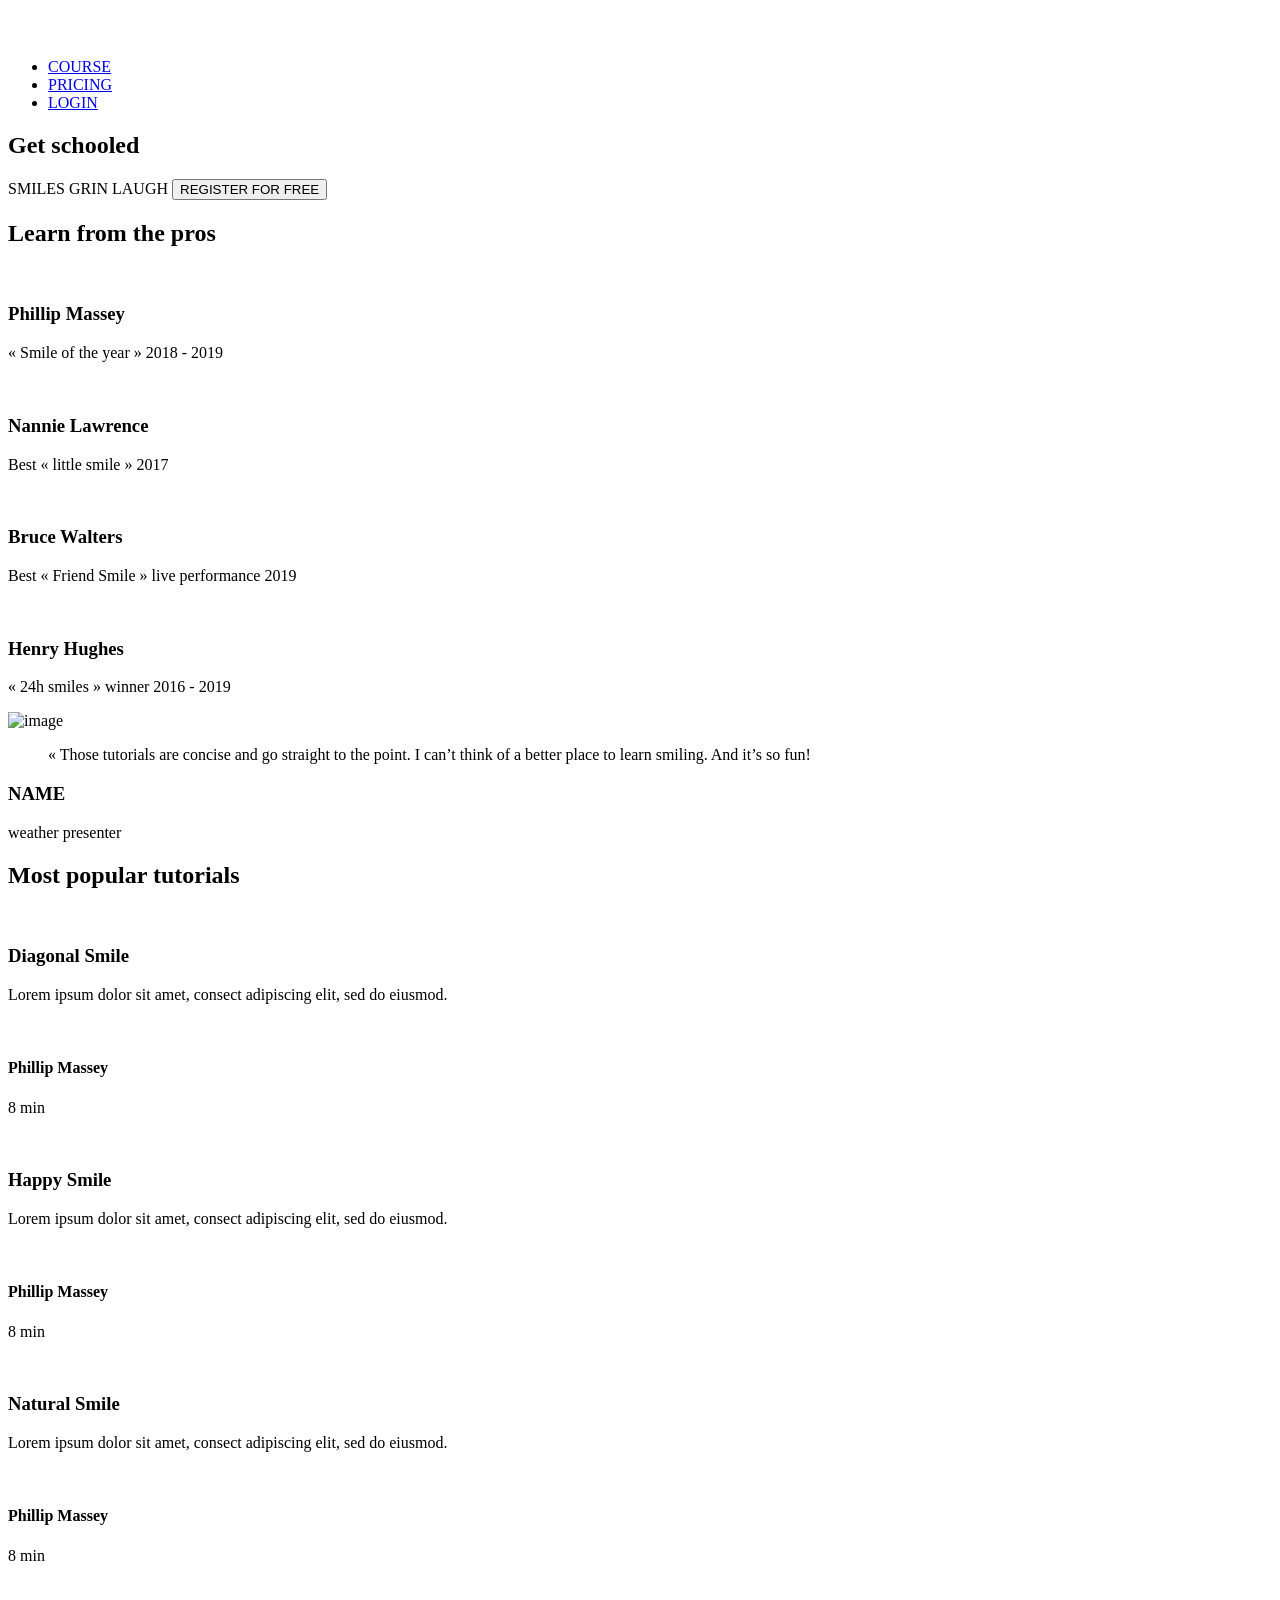
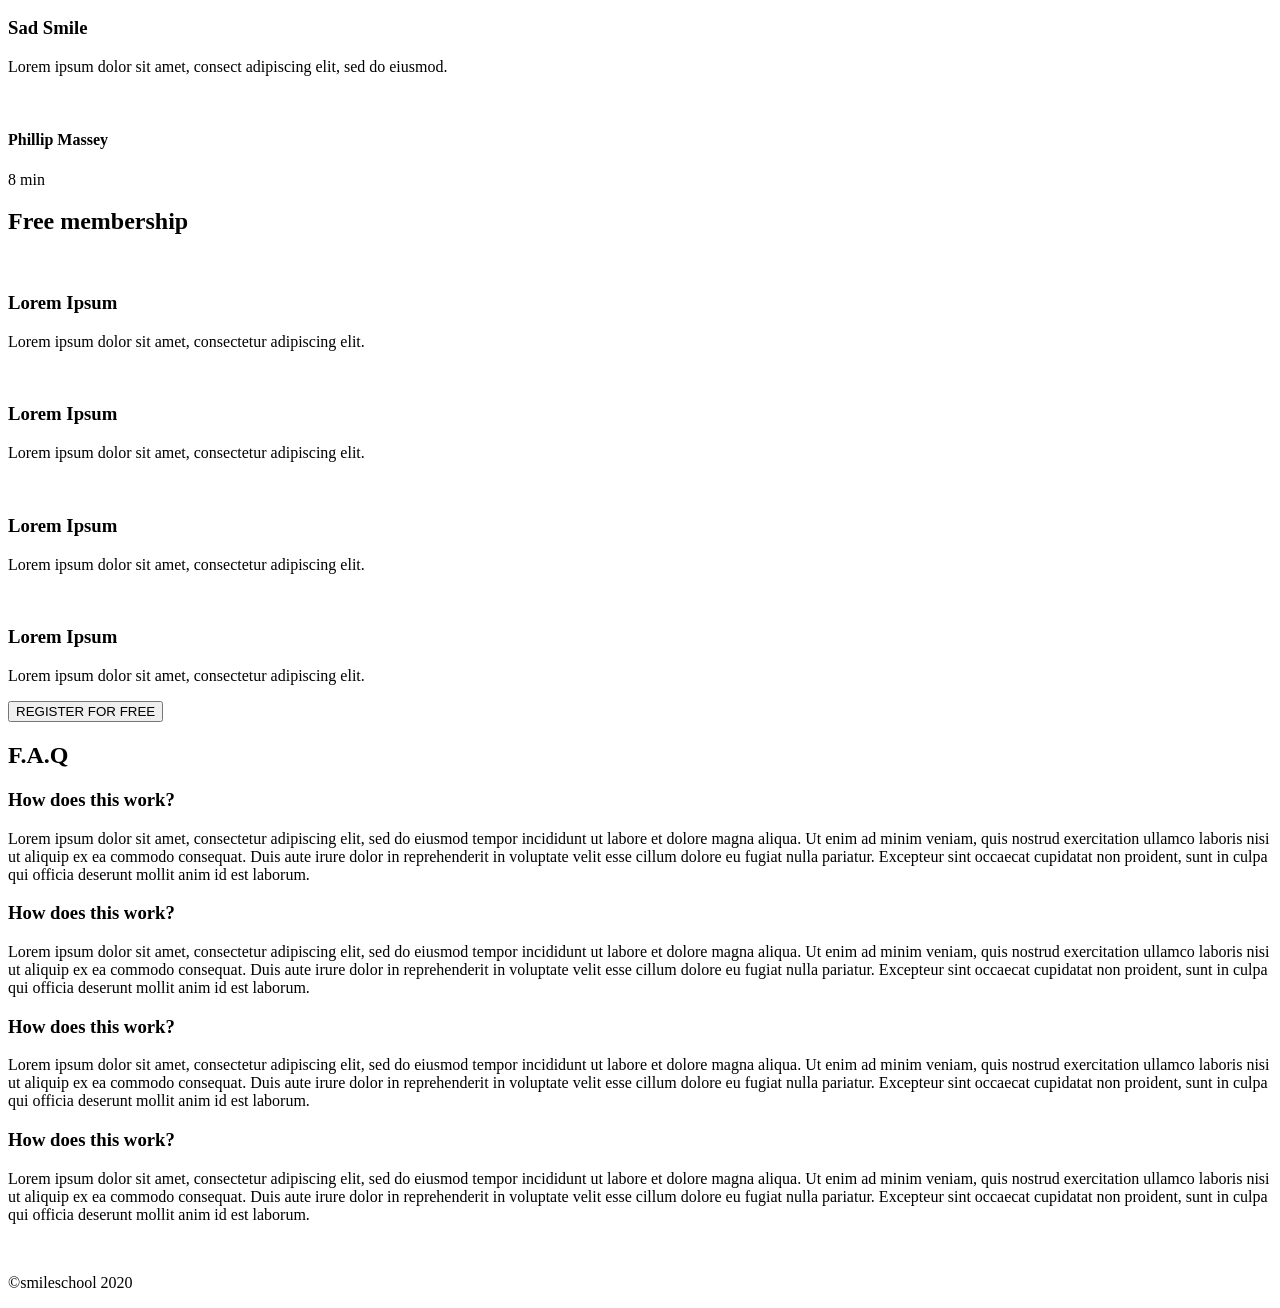
==== css_advanced/index.html @ 03adbb77 "done task 0" ====
<!DOCTYPE html>
<html lang="en">
<head>
    <meta charset="UTF-8">
    <meta name="viewport" content="width=device-width, initial-scale=1.0">
    <script src="https://kit.fontawesome.com/4a2b055604.js" crossorigin="anonymous"></script>
    <title>Document</title>
</head>
<body>
    <header>
        <nav>
            <img src="./Images/logo.png" alt="logo">
          
            <ul>
                <li><a href="#">COURSE</a></li>
                <li><a href="#">PRICING</a></li>
                <li><a href="#">LOGIN</a></li>
            </ul>
        </nav>
        
    </header>
    <main>
        <section>
            <div>
                <h1>Get schooled</h1>
                <span>SMILES</span>
                <span>GRIN</span>
                <span>LAUGH</span>
                <button>REGISTER FOR FREE</button>
            </div>
            <div>
                <h2>Learn from the pros</h2>
                <div>
                    <div>
                        <img src="./images/1.png" alt="">
                        <h3>Phillip Massey</h3>
                        <p>« Smile of the year » 2018 - 2019</p>
                    </div>
                    <div>
                        <img src="./images/3.png" alt="">
                        <h3>Nannie Lawrence</h3>
                        <p>Best « little smile » 2017</p>
                    </div>
                    <div>
                        <img src="./images/2.png" alt="">
                        <h3>Bruce Walters</h3>
                        <p>Best « Friend Smile » live performance 2019</p>
                    </div>
                    <div>
                        <img src="./images/4.png" alt="">
                        <h3>Henry Hughes</h3>
                        <p>« 24h smiles » winner 2016 - 2019</p>
                    </div>
                </div>
            </div>
        </section>
        <section>
            <div>
                <img src="./images/5.png" alt="image">
            </div>
            <div>
                <blockquote>« Those tutorials are concise and go straight to the point. I can’t think of a better place to learn smiling. And it’s so fun!</blockquote>
                <h3>NAME</h3>
                <P>weather presenter</P>
            </div>
        </section>
        <section>
            <h2>Most popular tutorials</h2>
            <div>
                <img src="./images/9.png" alt="">
                <h3>Diagonal Smile</h3>
                <p>Lorem ipsum dolor sit amet, consect adipiscing elit, sed do eiusmod.</p>
                <div>
                    <img src="./images/play.png" alt="">
                    <h4>Phillip Massey</h4>
                </div>
                <div>
                    <div><i class="fa-solid fa-star"></i></div>
                    <div><i class="fa-solid fa-star"></i></div>
                    <div><i class="fa-solid fa-star"></i></div>
                    <div><i class="fa-solid fa-star"></i></div>
                    <div><i class="fa-solid fa-star"></i></div>
                </div>
                <p>8 min</p>
            </div>
            <div>
                <img src="./images/6.png" alt="">
                <h3>Happy Smile</h3>
                <p>Lorem ipsum dolor sit amet, consect adipiscing elit, sed do eiusmod.</p>
                <div>
                    <img src="./images/play.png" alt="">
                    <h4>Phillip Massey</h4>
                </div>
                <div>
                    <div><i class="fa-solid fa-star"></i></div>
                    <div><i class="fa-solid fa-star"></i></div>
                    <div><i class="fa-solid fa-star"></i></div>
                    <div><i class="fa-solid fa-star"></i></div>
                    <div><i class="fa-solid fa-star"></i></div>
                </div>
                <p>8 min</p>
            </div>
            <div>
                <img src="./images/8.png" alt="">
                <h3>Natural Smile</h3>
                <p>Lorem ipsum dolor sit amet, consect adipiscing elit, sed do eiusmod.</p>
                <div>
                    <img src="./images/play.png" alt="">
                    <h4>Phillip Massey</h4>
                </div>
                <div>
                    <div><i class="fa-solid fa-star"></i></div>
                    <div><i class="fa-solid fa-star"></i></div>
                    <div><i class="fa-solid fa-star"></i></div>
                    <div><i class="fa-solid fa-star"></i></div>
                    <div><i class="fa-solid fa-star"></i></div>
                </div>
                <p>8 min</p>
            </div>
            <div>
                <img src="./images/7.png" alt="">
                <h3>Sad Smile</h3>
                <p>Lorem ipsum dolor sit amet, consect adipiscing elit, sed do eiusmod.</p>
                <div>
                    <img src="./images/play.png" alt="">
                    <h4>Phillip Massey</h4>
                </div>
                <div>
                    <div><i class="fa-solid fa-star"></i></div>
                    <div><i class="fa-solid fa-star"></i></div>
                    <div><i class="fa-solid fa-star"></i></div>
                    <div><i class="fa-solid fa-star"></i></div>
                    <div><i class="fa-solid fa-star"></i></div>
                </div>
                <p>8 min</p>
            </div>
        </section>
        <section>
            <h2>Free membership</h2>
            <div>
                <img src="./images/smile.png" alt="">
                <h3>Lorem Ipsum</h3>
                <p>Lorem ipsum dolor sit amet, consectetur adipiscing elit.</p>
            </div>
            <div>
                <img src="./images/smile.png" alt="">
                <h3>Lorem Ipsum</h3>
                <p>Lorem ipsum dolor sit amet, consectetur adipiscing elit.</p>
            </div>
            <div>
                <img src="./images/smile.png" alt="">
                <h3>Lorem Ipsum</h3>
                <p>Lorem ipsum dolor sit amet, consectetur adipiscing elit.</p>
            </div>
            <div>
                <img src="./images/smile.png" alt="">
                <h3>Lorem Ipsum</h3>
                <p>Lorem ipsum dolor sit amet, consectetur adipiscing elit.</p>
            </div>
            <button>REGISTER FOR FREE</button>
        </section>
        <section>
            <h2>F.A.Q</h2>
            <div>
                <div>
                    <div>
                        <h3>How does this work?</h3>
                    </div>
                    <div>
                        Lorem ipsum dolor sit amet, consectetur adipiscing elit, sed do eiusmod tempor incididunt ut labore et dolore magna aliqua. Ut enim ad minim veniam, quis nostrud exercitation ullamco laboris nisi ut aliquip ex ea commodo consequat. Duis aute irure dolor in reprehenderit in voluptate velit esse cillum dolore eu fugiat nulla pariatur. Excepteur sint occaecat cupidatat non proident, sunt in culpa qui officia deserunt mollit anim id est laborum.
                    </div>

                    <div>
                        <h3>How does this work?</h3>
                    </div>
                    <div>
                        Lorem ipsum dolor sit amet, consectetur adipiscing elit, sed do eiusmod tempor incididunt ut labore et dolore magna aliqua. Ut enim ad minim veniam, quis nostrud exercitation ullamco laboris nisi ut aliquip ex ea commodo consequat. Duis aute irure dolor in reprehenderit in voluptate velit esse cillum dolore eu fugiat nulla pariatur. Excepteur sint occaecat cupidatat non proident, sunt in culpa qui officia deserunt mollit anim id est laborum.
                    </div>
                </div>
                <div>
                    <div>
                        <h3>How does this work?</h3>
                    </div>
                    <div>
                        Lorem ipsum dolor sit amet, consectetur adipiscing elit, sed do eiusmod tempor incididunt ut labore et dolore magna aliqua. Ut enim ad minim veniam, quis nostrud exercitation ullamco laboris nisi ut aliquip ex ea commodo consequat. Duis aute irure dolor in reprehenderit in voluptate velit esse cillum dolore eu fugiat nulla pariatur. Excepteur sint occaecat cupidatat non proident, sunt in culpa qui officia deserunt mollit anim id est laborum.
                    </div>
                    <div>
                        <h3>How does this work?</h3>
                    </div>
                    <div>
                        Lorem ipsum dolor sit amet, consectetur adipiscing elit, sed do eiusmod tempor incididunt ut labore et dolore magna aliqua. Ut enim ad minim veniam, quis nostrud exercitation ullamco laboris nisi ut aliquip ex ea commodo consequat. Duis aute irure dolor in reprehenderit in voluptate velit esse cillum dolore eu fugiat nulla pariatur. Excepteur sint occaecat cupidatat non proident, sunt in culpa qui officia deserunt mollit anim id est laborum.
                    </div>
                </div>
            </div>
        </section>
    </main>
    <footer>
        <section>
            <div>
                <img src="./Images/logo.png" alt="logo">
                <div>
                    <i class="fa-brands fa-facebook"></i>
                    <i class="fa-brands fa-twitter"></i>
                    <i class="fa-brands fa-instagram"></i>
                </div>
            </div>
            <p>©smileschool 2020</p>
        </section>
    </footer>
</body>
</html>
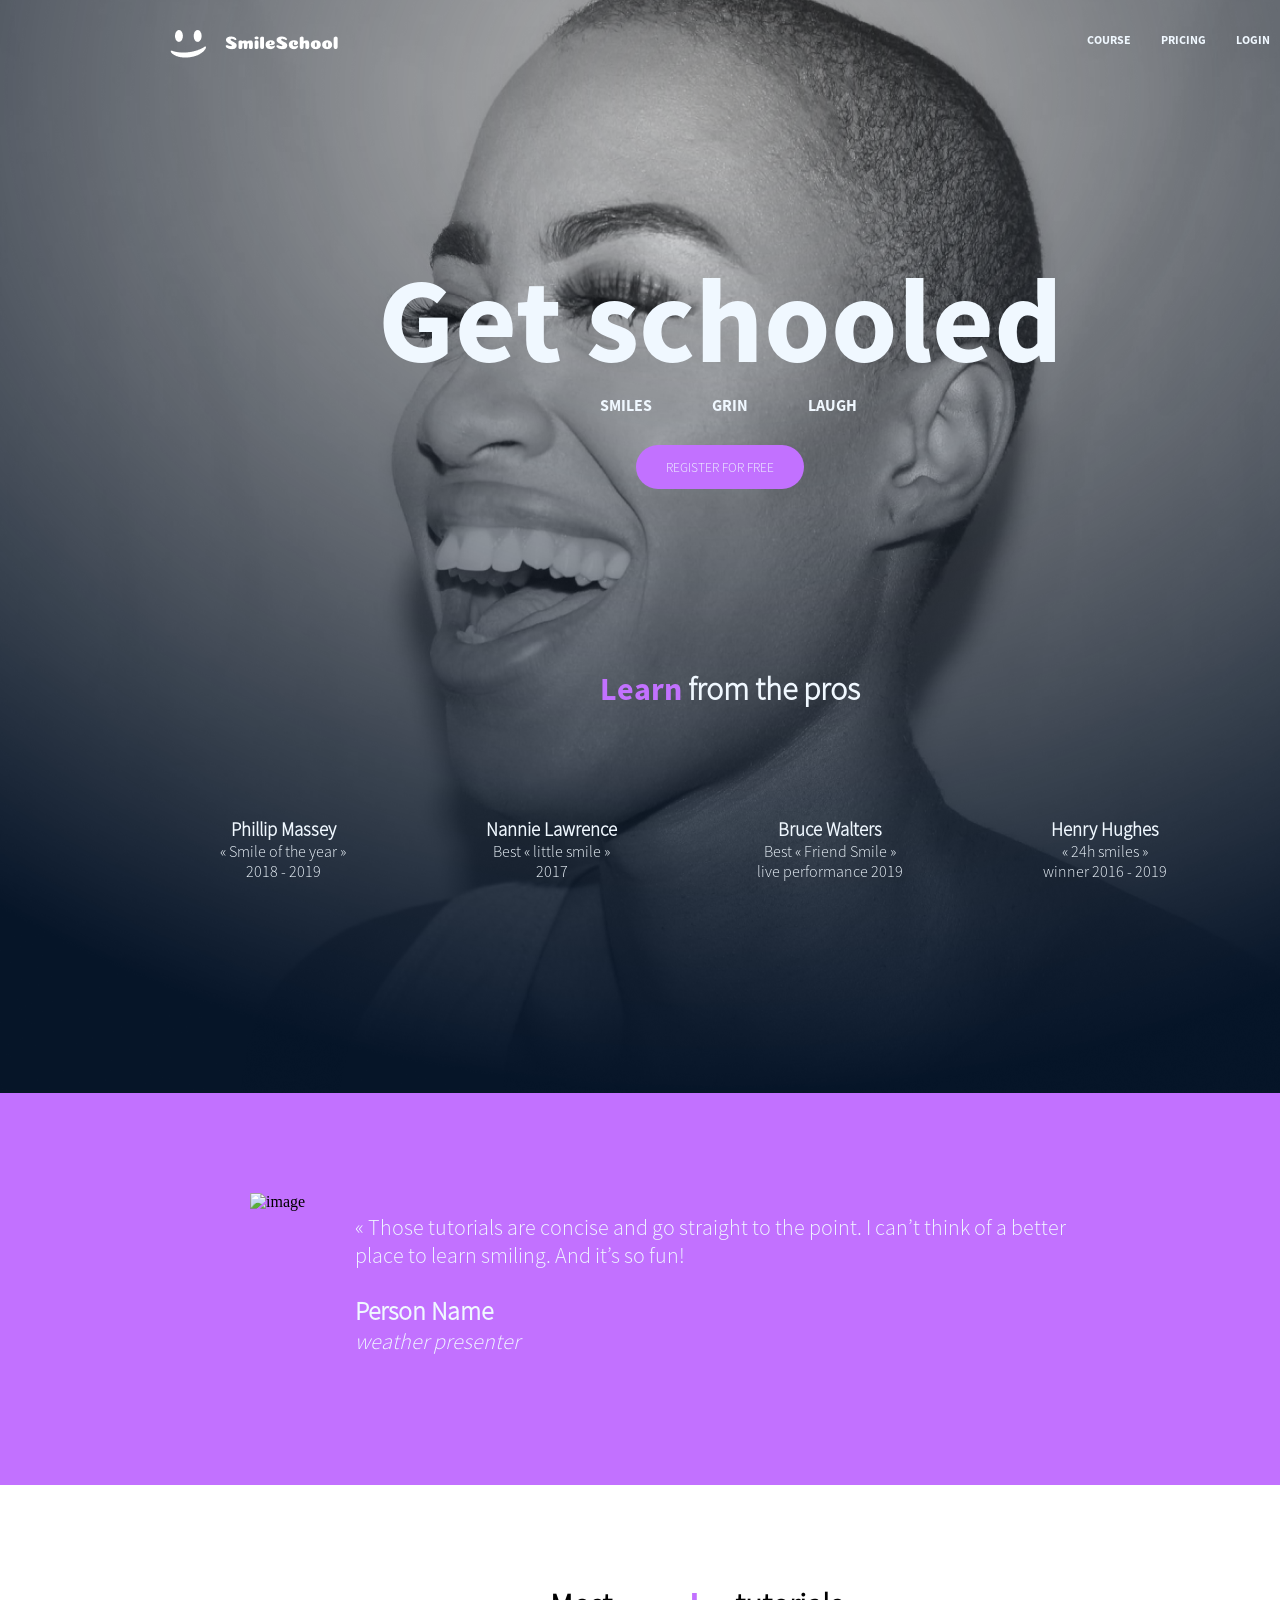
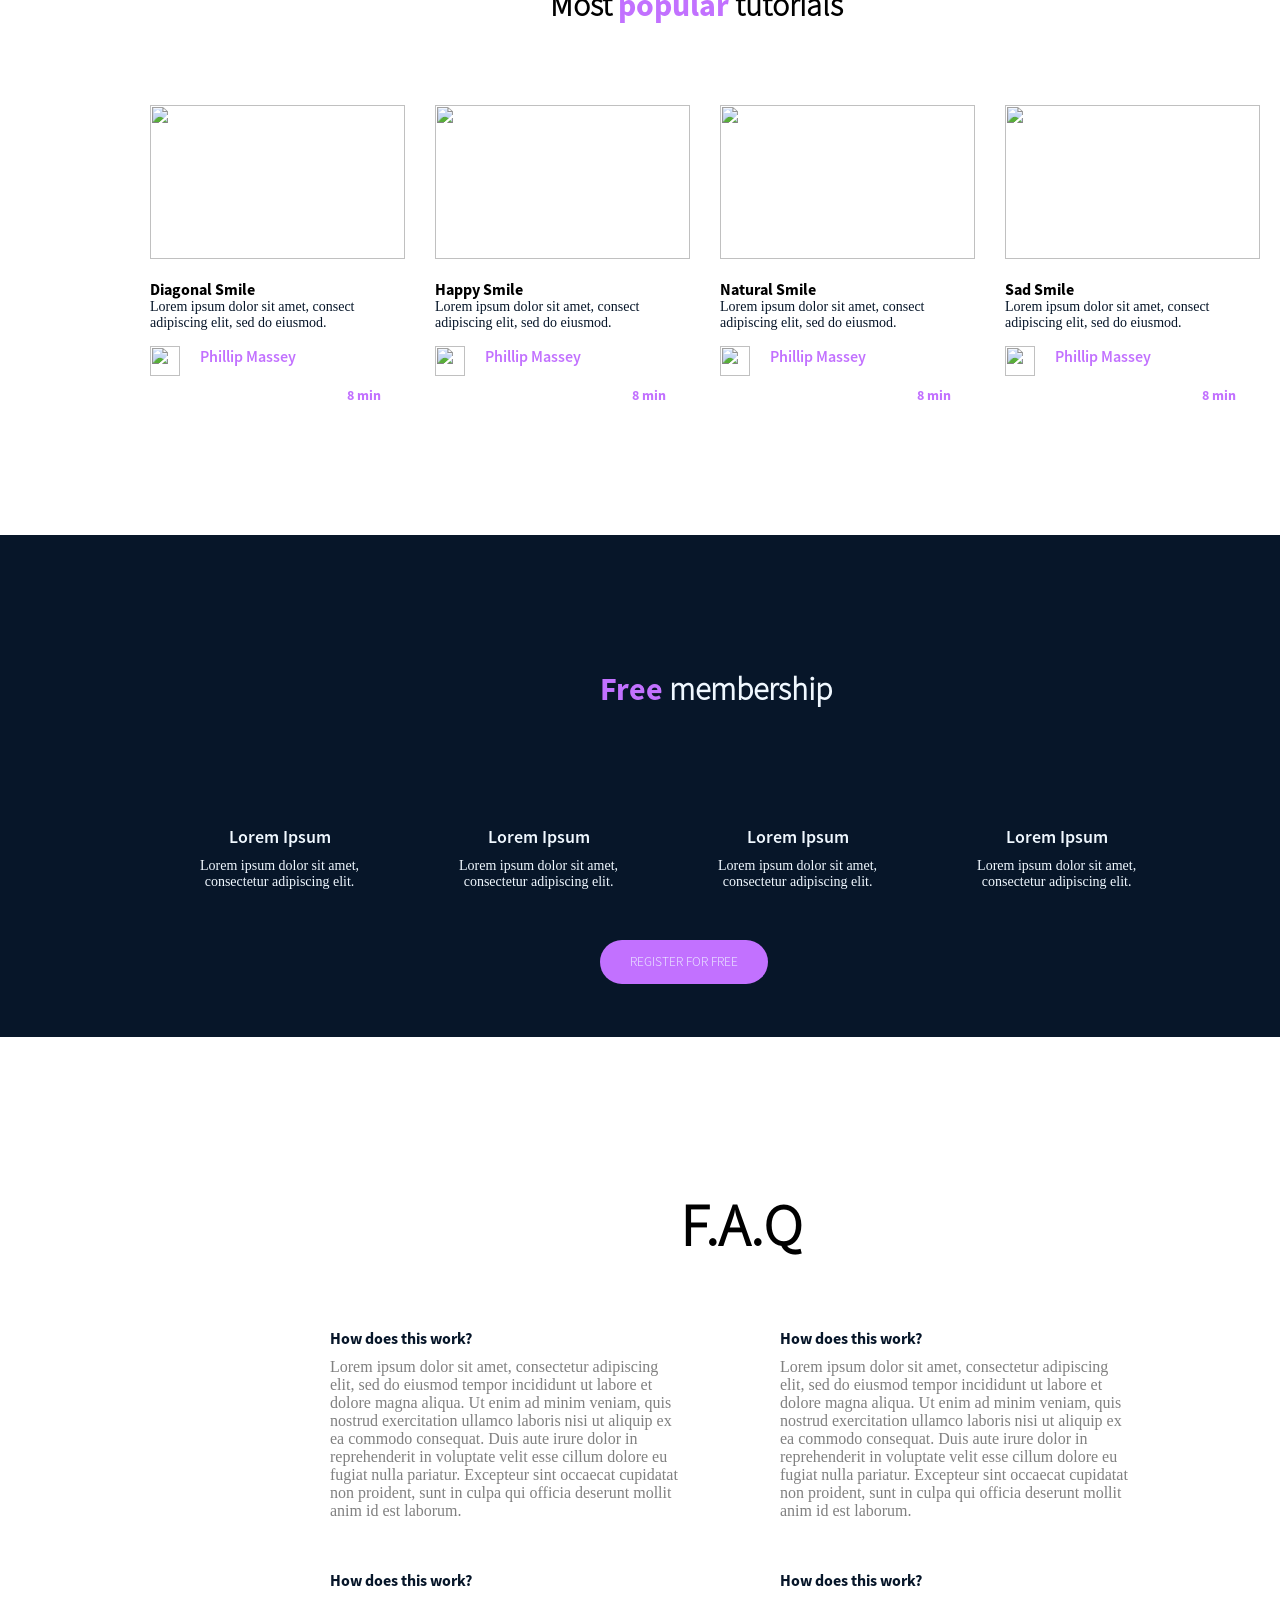
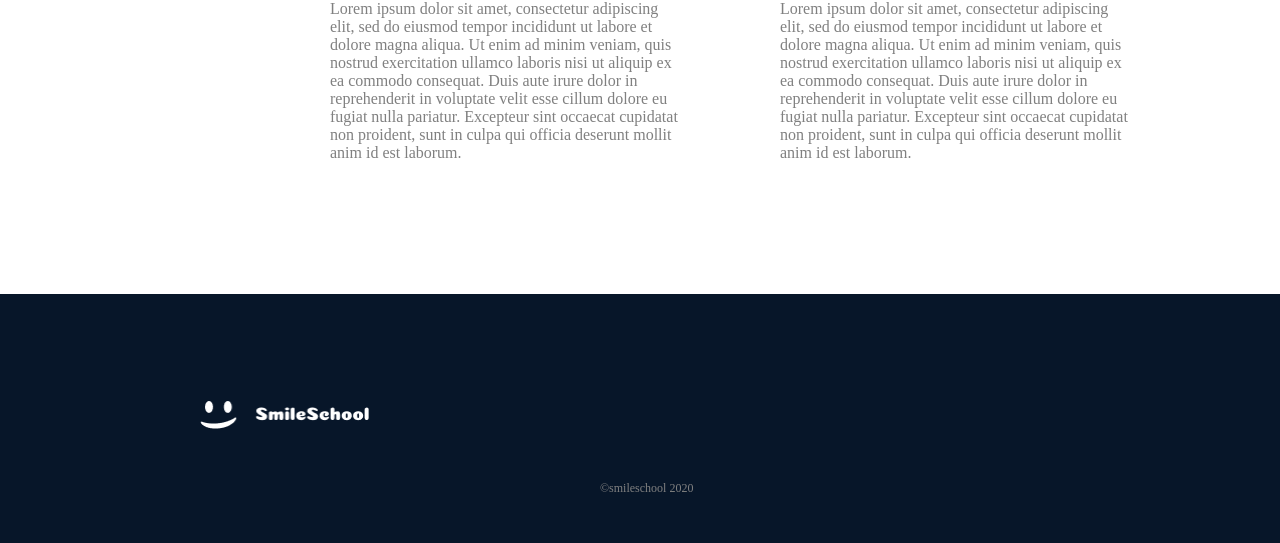
==== commit 22cfd716: "done all" ====
--- a/css_advanced/index.html
+++ b/css_advanced/index.html
@@ -4,14 +4,16 @@
     <meta charset="UTF-8">
     <meta name="viewport" content="width=device-width, initial-scale=1.0">
     <script src="https://kit.fontawesome.com/4a2b055604.js" crossorigin="anonymous"></script>
+    <link rel="stylesheet" href="styles.css">
     <title>Document</title>
 </head>
 <body>
-    <header>
+    <div id="banner">
+        <header>
         <nav>
-            <img src="./Images/logo.png" alt="logo">
+            <img class="logo-1" src="./Images/logo.png" alt="logo">
           
-            <ul>
+            <ul class="navs">
                 <li><a href="#">COURSE</a></li>
                 <li><a href="#">PRICING</a></li>
                 <li><a href="#">LOGIN</a></li>
@@ -21,174 +23,197 @@
     </header>
     <main>
         <section>
-            <div>
-                <h1>Get schooled</h1>
+            <div class="first">
+                <h1 class="get">Get schooled</h1>
+               <div class="sp1">
                 <span>SMILES</span>
                 <span>GRIN</span>
                 <span>LAUGH</span>
-                <button>REGISTER FOR FREE</button>
+               </div >
+                <button class="b1">REGISTER FOR FREE</button>
             </div>
             <div>
-                <h2>Learn from the pros</h2>
-                <div>
+                <h2 class="hh1"><b style="color: #c271ff; font-family: 'SourceSansPro-bold';">Learn</b> from the pros</h2>
+                <div class="second">
                     <div>
                         <img src="./images/1.png" alt="">
                         <h3>Phillip Massey</h3>
-                        <p>« Smile of the year » 2018 - 2019</p>
+                        <p>« Smile of the year » <br>2018 - 2019</p>
                     </div>
                     <div>
                         <img src="./images/3.png" alt="">
                         <h3>Nannie Lawrence</h3>
-                        <p>Best « little smile » 2017</p>
+                        <p>Best « little smile » <br>2017</p>
                     </div>
                     <div>
                         <img src="./images/2.png" alt="">
                         <h3>Bruce Walters</h3>
-                        <p>Best « Friend Smile » live performance 2019</p>
+                        <p>Best « Friend Smile » <br>live performance 2019</p>
                     </div>
                     <div>
                         <img src="./images/4.png" alt="">
                         <h3>Henry Hughes</h3>
-                        <p>« 24h smiles » winner 2016 - 2019</p>
-                    </div>
-                </div>
-            </div>
-        </section>
-        <section>
+                        <p>« 24h smiles » <br>winner 2016 - 2019</p>
+                    </div>
+                </div>
+            </div>
+        </section>
+    </div>
+        <section class="sec-2">
             <div>
-                <img src="./images/5.png" alt="image">
-            </div>
-            <div>
-                <blockquote>« Those tutorials are concise and go straight to the point. I can’t think of a better place to learn smiling. And it’s so fun!</blockquote>
-                <h3>NAME</h3>
-                <P>weather presenter</P>
-            </div>
-        </section>
-        <section>
-            <h2>Most popular tutorials</h2>
-            <div>
-                <img src="./images/9.png" alt="">
-                <h3>Diagonal Smile</h3>
-                <p>Lorem ipsum dolor sit amet, consect adipiscing elit, sed do eiusmod.</p>
-                <div>
-                    <img src="./images/play.png" alt="">
-                    <h4>Phillip Massey</h4>
-                </div>
-                <div>
-                    <div><i class="fa-solid fa-star"></i></div>
-                    <div><i class="fa-solid fa-star"></i></div>
-                    <div><i class="fa-solid fa-star"></i></div>
-                    <div><i class="fa-solid fa-star"></i></div>
-                    <div><i class="fa-solid fa-star"></i></div>
-                </div>
-                <p>8 min</p>
-            </div>
-            <div>
-                <img src="./images/6.png" alt="">
-                <h3>Happy Smile</h3>
-                <p>Lorem ipsum dolor sit amet, consect adipiscing elit, sed do eiusmod.</p>
-                <div>
-                    <img src="./images/play.png" alt="">
-                    <h4>Phillip Massey</h4>
-                </div>
-                <div>
-                    <div><i class="fa-solid fa-star"></i></div>
-                    <div><i class="fa-solid fa-star"></i></div>
-                    <div><i class="fa-solid fa-star"></i></div>
-                    <div><i class="fa-solid fa-star"></i></div>
-                    <div><i class="fa-solid fa-star"></i></div>
-                </div>
-                <p>8 min</p>
-            </div>
-            <div>
-                <img src="./images/8.png" alt="">
-                <h3>Natural Smile</h3>
-                <p>Lorem ipsum dolor sit amet, consect adipiscing elit, sed do eiusmod.</p>
-                <div>
-                    <img src="./images/play.png" alt="">
-                    <h4>Phillip Massey</h4>
-                </div>
-                <div>
-                    <div><i class="fa-solid fa-star"></i></div>
-                    <div><i class="fa-solid fa-star"></i></div>
-                    <div><i class="fa-solid fa-star"></i></div>
-                    <div><i class="fa-solid fa-star"></i></div>
-                    <div><i class="fa-solid fa-star"></i></div>
-                </div>
-                <p>8 min</p>
-            </div>
-            <div>
-                <img src="./images/7.png" alt="">
-                <h3>Sad Smile</h3>
-                <p>Lorem ipsum dolor sit amet, consect adipiscing elit, sed do eiusmod.</p>
-                <div>
-                    <img src="./images/play.png" alt="">
-                    <h4>Phillip Massey</h4>
-                </div>
-                <div>
-                    <div><i class="fa-solid fa-star"></i></div>
-                    <div><i class="fa-solid fa-star"></i></div>
-                    <div><i class="fa-solid fa-star"></i></div>
-                    <div><i class="fa-solid fa-star"></i></div>
-                    <div><i class="fa-solid fa-star"></i></div>
-                </div>
-                <p>8 min</p>
-            </div>
-        </section>
-        <section>
-            <h2>Free membership</h2>
-            <div>
-                <img src="./images/smile.png" alt="">
-                <h3>Lorem Ipsum</h3>
-                <p>Lorem ipsum dolor sit amet, consectetur adipiscing elit.</p>
-            </div>
-            <div>
-                <img src="./images/smile.png" alt="">
-                <h3>Lorem Ipsum</h3>
-                <p>Lorem ipsum dolor sit amet, consectetur adipiscing elit.</p>
-            </div>
-            <div>
-                <img src="./images/smile.png" alt="">
-                <h3>Lorem Ipsum</h3>
-                <p>Lorem ipsum dolor sit amet, consectetur adipiscing elit.</p>
-            </div>
-            <div>
-                <img src="./images/smile.png" alt="">
-                <h3>Lorem Ipsum</h3>
-                <p>Lorem ipsum dolor sit amet, consectetur adipiscing elit.</p>
-            </div>
-            <button>REGISTER FOR FREE</button>
-        </section>
-        <section>
-            <h2>F.A.Q</h2>
-            <div>
-                <div>
-                    <div>
-                        <h3>How does this work?</h3>
-                    </div>
-                    <div>
-                        Lorem ipsum dolor sit amet, consectetur adipiscing elit, sed do eiusmod tempor incididunt ut labore et dolore magna aliqua. Ut enim ad minim veniam, quis nostrud exercitation ullamco laboris nisi ut aliquip ex ea commodo consequat. Duis aute irure dolor in reprehenderit in voluptate velit esse cillum dolore eu fugiat nulla pariatur. Excepteur sint occaecat cupidatat non proident, sunt in culpa qui officia deserunt mollit anim id est laborum.
+                <img class="trt1" src="./images/5.png" alt="image">
+            </div>
+            <div class="trt2">
+                <blockquote>« Those tutorials are concise and go straight to the point. I can’t think of a better<br>place to learn smiling. And it’s so fun!</blockquote>
+                <h3><b>Person Name</b></h3>
+                <P><i>weather presenter</i></P>
+            </div>
+        </section>
+        <section class="sec-3">
+            <h2 class="hh2">Most <b style="color: #c271ff; font-family: 'SourceSansPro-bold';">popular</b> tutorials</h2>
+            <div class="sec-3a">
+            <div class="sec-3b">
+                <img src="./images/9.png" alt="" class="sec-3c">
+                <h3  class="smile">Diagonal Smile</h3>
+                <p class="p3">Lorem ipsum dolor sit amet, consect adipiscing elit, sed do eiusmod.</p>
+                <div class="fl1">
+                    <img src="./images/1.png" alt="" class="sec-3d">
+                    <h4>Phillip Massey</h4>
+                </div>
+               <div class="fl2">
+                <div class="sec-3e">
+                    <div><i class="fa-solid fa-star"></i></div>
+                    <div><i class="fa-solid fa-star"></i></div>
+                    <div><i class="fa-solid fa-star"></i></div>
+                    <div><i class="fa-solid fa-star"></i></div>
+                    <div><i class="fa-solid fa-star"></i></div>
+                </div>
+                <p style="margin-top: 10px;">8 min</p>
+                </div>
+            </div>
+            <div  class="sec-3b">
+                <img src="./images/6.png" alt="" class="sec-3c">
+                <h3 class="smile">Happy Smile</h3>
+                <p class="p3">Lorem ipsum dolor sit amet, consect adipiscing elit, sed do eiusmod.</p>
+                <div class="fl1">
+                    <img src="./images/1.png" alt="" class="sec-3d">
+                    <h4>Phillip Massey</h4>
+                </div>
+                <div class="fl2">
+                <div class="sec-3e">
+                    <div><i class="fa-solid fa-star"></i></div>
+                    <div><i class="fa-solid fa-star"></i></div>
+                    <div><i class="fa-solid fa-star"></i></div>
+                    <div><i class="fa-solid fa-star"></i></div>
+                    <div><i class="fa-solid fa-star"></i></div>
+                </div>
+                <p style="margin-top: 10px;">8 min</p>
+                </div>
+            </div>
+            <div  class="sec-3b">
+                <img src="./images/8.png" alt="" class="sec-3c">
+                <h3 class="smile">Natural Smile</h3>
+                <p class="p3">Lorem ipsum dolor sit amet, consect adipiscing elit, sed do eiusmod.</p>
+                <div class="fl1">
+                    <img src="./images/1.png" alt="" class="sec-3d">
+                    <h4>Phillip Massey</h4>
+                </div>
+                <div  class="fl2">
+                <div class="sec-3e">
+                    <div><i class="fa-solid fa-star"></i></div>
+                    <div><i class="fa-solid fa-star"></i></div>
+                    <div><i class="fa-solid fa-star"></i></div>
+                    <div><i class="fa-solid fa-star"></i></div>
+                    <div><i class="fa-solid fa-star"></i></div>
+                </div>
+                <p style="margin-top: 10px;">8 min</p>
+                </div>
+            </div>
+            <div  class="sec-3b">
+                <img src="./images/7.png" alt="" class="sec-3c">
+                <h3 class="smile">Sad Smile</h3>
+                <p class="p3">Lorem ipsum dolor sit amet, consect adipiscing elit, sed do eiusmod.</p>
+                <div  class="fl1">
+                    <img src="./images/1.png" alt="" class="sec-3d">
+                    <h4>Phillip Massey</h4>
+                </div>
+                <div class="fl2">
+                <div class="sec-3e">
+                    <div><i class="fa-solid fa-star"></i></div>
+                    <div><i class="fa-solid fa-star"></i></div>
+                    <div><i class="fa-solid fa-star"></i></div>
+                    <div><i class="fa-solid fa-star"></i></div>
+                    <div><i class="fa-solid fa-star"></i></div>
+                </div>
+                <p style="margin-top: 10px;">8 min</p>
+                </div>
+            </div>
+            </div>
+        </section>
+        <section class="sec-4">
+            <h2 class="hh3"><b style="color: #c271ff; font-family: 'SourceSansPro-bold';">Free</b> membership</h2>
+            <div  class="sec-4a">
+            <div class="fl3">
+                <img src="./images/smile.png" alt="">
+                <h3 class="loip">Lorem Ipsum</h3>
+                <p>Lorem ipsum dolor sit amet,<br> consectetur adipiscing elit.</p>
+            </div>
+            <div  class="fl3">
+                <img src="./images/smile.png" alt="">
+                <h3  class="loip">Lorem Ipsum</h3>
+                <p>Lorem ipsum dolor sit amet,<br> consectetur adipiscing elit.</p>
+            </div>
+            <div class="fl3">
+                <img src="./images/smile.png" alt="">
+                <h3 class="loip">Lorem Ipsum</h3>
+                <p>Lorem ipsum dolor sit amet,<br> consectetur adipiscing elit.</p>
+            </div>
+            <div class="fl3">
+                <img src="./images/smile.png" alt="">
+                <h3 class="loip">Lorem Ipsum</h3>
+                <p>Lorem ipsum dolor sit amet,<br> consectetur adipiscing elit.</p>
+            </div>
+            </div>
+            <button class="b2">REGISTER FOR FREE</button>
+        </section>
+        <section class="sec-5">
+            <h2 class="hh4">F.A.Q</h2>
+            
+                <div class="sec-5a">
+                    <div  class="fl4">
+                    <div>
+                        <h3 class="hh5">How does this work?</h3>
+                    </div>
+                    <div>
+                        Lorem ipsum dolor sit amet, consectetur adipiscing elit, sed do eiusmod tempor incididunt ut labore et dolore magna aliqua. Ut enim ad minim veniam, quis nostrud exercitation ullamco laboris nisi ut aliquip ex ea commodo consequat. Duis aute irure dolor in reprehenderit in voluptate velit esse cillum dolore eu fugiat nulla pariatur. Excepteur sint occaecat cupidatat non proident, sunt in culpa qui officia deserunt mollit anim id est laborum.
+                    </div>
                     </div>
 
-                    <div>
-                        <h3>How does this work?</h3>
-                    </div>
-                    <div>
-                        Lorem ipsum dolor sit amet, consectetur adipiscing elit, sed do eiusmod tempor incididunt ut labore et dolore magna aliqua. Ut enim ad minim veniam, quis nostrud exercitation ullamco laboris nisi ut aliquip ex ea commodo consequat. Duis aute irure dolor in reprehenderit in voluptate velit esse cillum dolore eu fugiat nulla pariatur. Excepteur sint occaecat cupidatat non proident, sunt in culpa qui officia deserunt mollit anim id est laborum.
-                    </div>
-                </div>
-                <div>
-                    <div>
-                        <h3>How does this work?</h3>
-                    </div>
-                    <div>
-                        Lorem ipsum dolor sit amet, consectetur adipiscing elit, sed do eiusmod tempor incididunt ut labore et dolore magna aliqua. Ut enim ad minim veniam, quis nostrud exercitation ullamco laboris nisi ut aliquip ex ea commodo consequat. Duis aute irure dolor in reprehenderit in voluptate velit esse cillum dolore eu fugiat nulla pariatur. Excepteur sint occaecat cupidatat non proident, sunt in culpa qui officia deserunt mollit anim id est laborum.
-                    </div>
-                    <div>
-                        <h3>How does this work?</h3>
-                    </div>
-                    <div>
-                        Lorem ipsum dolor sit amet, consectetur adipiscing elit, sed do eiusmod tempor incididunt ut labore et dolore magna aliqua. Ut enim ad minim veniam, quis nostrud exercitation ullamco laboris nisi ut aliquip ex ea commodo consequat. Duis aute irure dolor in reprehenderit in voluptate velit esse cillum dolore eu fugiat nulla pariatur. Excepteur sint occaecat cupidatat non proident, sunt in culpa qui officia deserunt mollit anim id est laborum.
+                    <div class="fl4">
+                    <div>
+                        <h3  class="hh5">How does this work?</h3>
+                    </div>
+                    <div>
+                        Lorem ipsum dolor sit amet, consectetur adipiscing elit, sed do eiusmod tempor incididunt ut labore et dolore magna aliqua. Ut enim ad minim veniam, quis nostrud exercitation ullamco laboris nisi ut aliquip ex ea commodo consequat. Duis aute irure dolor in reprehenderit in voluptate velit esse cillum dolore eu fugiat nulla pariatur. Excepteur sint occaecat cupidatat non proident, sunt in culpa qui officia deserunt mollit anim id est laborum.
+                    </div>
+                    </div>
+                </div>  
+                <div class="sec-5b">
+                    <div class="fl4">
+                    <div>
+                        <h3 class="hh5">How does this work?</h3>
+                    </div>
+                    <div>
+                        Lorem ipsum dolor sit amet, consectetur adipiscing elit, sed do eiusmod tempor incididunt ut labore et dolore magna aliqua. Ut enim ad minim veniam, quis nostrud exercitation ullamco laboris nisi ut aliquip ex ea commodo consequat. Duis aute irure dolor in reprehenderit in voluptate velit esse cillum dolore eu fugiat nulla pariatur. Excepteur sint occaecat cupidatat non proident, sunt in culpa qui officia deserunt mollit anim id est laborum.
+                    </div>
+                    </div>
+                    <div class="fl4">
+                    <div>
+                        <h3 class="hh5">How does this work?</h3>
+                    </div>
+                    <div>
+                        Lorem ipsum dolor sit amet, consectetur adipiscing elit, sed do eiusmod tempor incididunt ut labore et dolore magna aliqua. Ut enim ad minim veniam, quis nostrud exercitation ullamco laboris nisi ut aliquip ex ea commodo consequat. Duis aute irure dolor in reprehenderit in voluptate velit esse cillum dolore eu fugiat nulla pariatur. Excepteur sint occaecat cupidatat non proident, sunt in culpa qui officia deserunt mollit anim id est laborum.
+                    </div>
                     </div>
                 </div>
             </div>
@@ -196,15 +221,15 @@
     </main>
     <footer>
         <section>
-            <div>
-                <img src="./Images/logo.png" alt="logo">
-                <div>
-                    <i class="fa-brands fa-facebook"></i>
-                    <i class="fa-brands fa-twitter"></i>
-                    <i class="fa-brands fa-instagram"></i>
-                </div>
-            </div>
-            <p>©smileschool 2020</p>
+            <div class="sec-6">
+                <img src="./Images/logo.png" alt="logo" style="width: 169px; height: 30px;">
+                <div class="fl5">
+                    <i class="fa-brands fa-facebook" style="width: 30px; height: 30px;"></i>
+                    <i class="fa-brands fa-twitter" style="width: 30px; height: 30px; margin-left: 10px;"></i>
+                    <i class="fa-brands fa-instagram" style="width: 30px; height: 30px; margin-left: 10px;"></i>
+                </div>
+            </div>
+            <p class="flf">©smileschool 2020</p>
         </section>
     </footer>
 </body>
--- a/css_advanced/styles.css
+++ b/css_advanced/styles.css
@@ -0,0 +1,328 @@
+@font-face {
+    font-family: 'SourceSansPro-bold';
+    src: url(./fonts/SourceSansPro-Bold.otf) format(opentype);
+}
+@font-face {
+    font-family: 'sourcesanspro-light-it';
+    src: url(./fonts/SourceSansPro-LightIt.otf);
+}
+@font-face {
+    font-family: 'sourcesanspro-extra-light';
+    src: url(./fonts/SourceSansPro-ExtraLight.otf) format(opentype);
+}
+@font-face {
+    font-family: 'sourcesanspro-extralight-it';
+    src: url(./fonts/SourceSansPro-ExtraLightIt.otf) format(opentype);
+}
+@font-face {
+    font-family: 'sourcesanspro-light';
+    src: url(./fonts/SourceSansPro-Light.otf) format(opentype);
+}
+@font-face {
+    font-family: 'sourcesanspro-regular';
+    src: url('/fonts/SourceSansPro-Regular.otf');
+}
+@font-face {
+    font-family: 'sourcesanspro-black';
+    src: url(./fonts/SourceSansPro-Black.otf) format(opentype);
+}
+@font-face {
+    font-family: 'sourcesanpro-black-it';
+    src: url(./fonts/SourceSansPro-BlackIt.otf) format(opentype);
+}
+@font-face {
+    font-family: 'sourcesanspro-bold-it';
+    src: url(./fonts/SourceSansPro-BoldIt.otf) format(opentype);
+}
+@font-face {
+    font-family: 'sourcesanspro-it';
+    src: url(./fonts/SourceSansPro-It.otf)  format(opentype);
+}
+@font-face {
+    font-family: 'sourcesanspro-semibold';
+    src: url(./fonts/SourceSansPro-Semibold.otf) format(opentype);
+}
+@font-face {
+    font-family: 'sourcesanspro-semibold-it';
+    src: url(./fonts/SourceSansPro-SemiboldIt.otf)  format(opentype);
+}
+@font-face {
+    font-family: 'spincycle-3d';
+    src: url(./fonts/spincycle_3d_ot.otf) format(opentype);
+}
+@font-face {
+    font-family: 'spincycle-ot';
+    src: url(./fonts/spincycle_ot.otf) format(opentype);
+}
+html{
+    width: 1440px;
+    height: 3718px;
+}
+body, blockquote, p, h4{
+    margin: 0;
+	padding: 0;
+	border: 0;
+	font-size: 100%;
+	font: inherit;
+	vertical-align: baseline;
+}
+#banner{
+    background-image: url(./Images/Object.png);
+    background-position: inherit;
+    height: 1093px;
+    width: 1440px;
+}
+header{
+}
+
+.logo-1{
+   margin-top: 30px;  
+   margin-left: 170px;  
+}
+.navs{
+    float:right;
+    display: flex;
+    gap: 30px;
+    list-style: none;
+    margin-right: 170px;
+    margin-top: 30px;
+} 
+.navs a{
+    color: aliceblue;
+    text-decoration: none;
+    font-family: 'SourceSansPro-bold', sans-serif;
+    font-size: 12px;
+}  
+.first{
+    font-family: 'SourceSansPro-bold';
+    text-align: center;
+    color: aliceblue;
+    margin-top: 180px;
+
+}
+.get{
+    font-size: 120px;
+    margin-bottom: 0px;
+
+
+}
+.sp1{
+    display: flex;
+    gap: 60px;
+    margin-left: 600px;
+    margin-bottom: 30px;
+}
+.b1{
+    background-color: #C271FF;
+    width: 168px;
+    height: 44px;
+    border-radius: 22px;
+    border:0;
+    font-family: 'sourcesanspro-light',  sans-serif;
+    color: aliceblue;
+}
+.hh1{
+    color: aliceblue;
+    font-family: 'sourcesanspro-light', sans-serif;
+    margin-left: 600px;
+    margin-top: 180px;
+    font-size: 32px;
+}
+.second{
+    display: flex;
+    gap: 140px;
+    align-items: center;
+    margin-left: 220px;
+    margin-top: 70px;
+    text-align: center;
+    color: aliceblue;
+    font-family: 'sourcesanspro-light', sans-serif;
+
+}
+.sec-2{
+    width: 1440px;
+    height: 392px;
+    background-color: #C271FF;
+    display: flex;
+    text-align: justify;
+    gap: 50px;
+}
+.trt1{
+    margin-left: 250px;
+    margin-top: 100px;
+}
+.trt2{
+    margin-top: 120px;
+    color: aliceblue;
+    font-family: 'sourcesanspro-light';
+    font-size: 22px;
+}
+h3{
+    margin-bottom: 0px;
+}
+.sec-3{
+    width: 1440px;
+    height: 550px;
+}
+.hh2{
+    font-family: 'sourcesanspro-light';
+    color: black;
+    margin-left: 550px;
+    margin-top: 100px;
+    font-size: 32px;
+
+}
+.sec-3a{
+    display: flex;
+    gap: 30px;
+    margin-left: 150px;
+    margin-top: 80px;
+}
+.sec-3b{
+    width: 255px; 
+    height: 335px;
+}
+.sec-3c{
+    width: 255px;
+    height: 154px;
+}
+.sec-3d{
+    width: 30px; 
+    height: 30px;
+}
+.sec-3e{
+    display: flex;
+    gap: 5px;
+    color: #C271FF;
+    width: 107px;
+    height: 15px;
+    margin-top: 10px;
+}
+.smile{
+    font-family: 'SourceSansPro-bold';
+    font-size: 16px;
+}
+.p3{
+    margin-bottom: 15px;
+    font-family: 'sourcesanspro-regular';
+    font-size: 14px;
+    color: #071629;
+}
+.fl1{
+    display: flex;
+    gap: 20px;
+    font-family: 'sourcesanspro-semibold';
+    color: #C271FF;
+}
+.fl2{
+    display: flex;
+    gap: 90px;
+    color: #C271FF;
+    font-family: 'SourceSansPro-bold';
+    font-size: 14px;
+}
+.sec-4{
+    background-color: #071629;
+    background-position: inherit;
+    width: 1440px;
+    height: 502px;
+    align-content: center;
+}
+.hh3{
+    font-family: 'sourcesanspro-light';
+    font-size: 32px;
+    margin-top: 80px;
+    margin-left: 600px;
+    color: aliceblue;
+}
+.sec-4a{
+    display: flex;
+    gap: 100px;
+    margin-left: 200px;
+    margin-top: 80px;
+}
+.loip{
+    font-family: 'sourcesanspro-semibold';
+    font-size: 18px;
+    margin-top: 20px;
+    margin-bottom: 10px;
+}
+.fl3{
+    width: 257;
+    height: 153;
+    color: aliceblue;
+    font-family: 'sourcesanspro-regular';
+    font-size: 14px;
+    text-align: center;
+}
+
+.b2{
+    background-color: #C271FF;
+    width: 168px;
+    height: 44px;
+    border-radius: 22px;
+    border:0;
+    font-family: 'sourcesanspro-light',  sans-serif;
+    color: aliceblue; 
+    margin-top: 50px;
+    margin-left: 600px;
+}
+.sec-5{
+    width: 920px;
+    height: 707px;
+    margin-top: 150px;
+    margin-left: 330px;
+}
+.hh4{
+    font-family: 'sourcesanspro-light';
+    font-size: 60px;
+    margin-left: 350px;
+}
+.sec-5a{
+    display: flex;
+    gap: 100px;
+    color: gray;
+}
+.sec-5b{
+    display: flex;
+    gap: 100px;
+    color: gray;
+}
+.fl4{
+    width: 350px;
+    height: 242px;
+    font-size: 14ps;
+    font-family: 'sourcesanspro-regular';
+}
+.hh5{
+    font-size: 16px;
+    font-family: 'SourceSansPro-bold';
+    margin-bottom: 10px;
+    color: #071629;
+}
+footer{
+    background-color: #071629;
+    height: 249px;
+    align-content: center;
+}
+.sec-6{
+    display: flex;
+    gap: 600px;
+    align-items: center;
+    margin-left: 200px;
+    margin-top: 60px;
+}
+.fl5{
+    width: 130px;
+    height: 30px;
+    color: antiquewhite;
+    display: flex;
+    gap: 10px;
+}
+.flf{
+    font-family: 'sourcesanspro-regular';
+    font-size: 12px;
+    color: gray;
+    margin-top: 50px;
+    margin-left: 600px;
+}
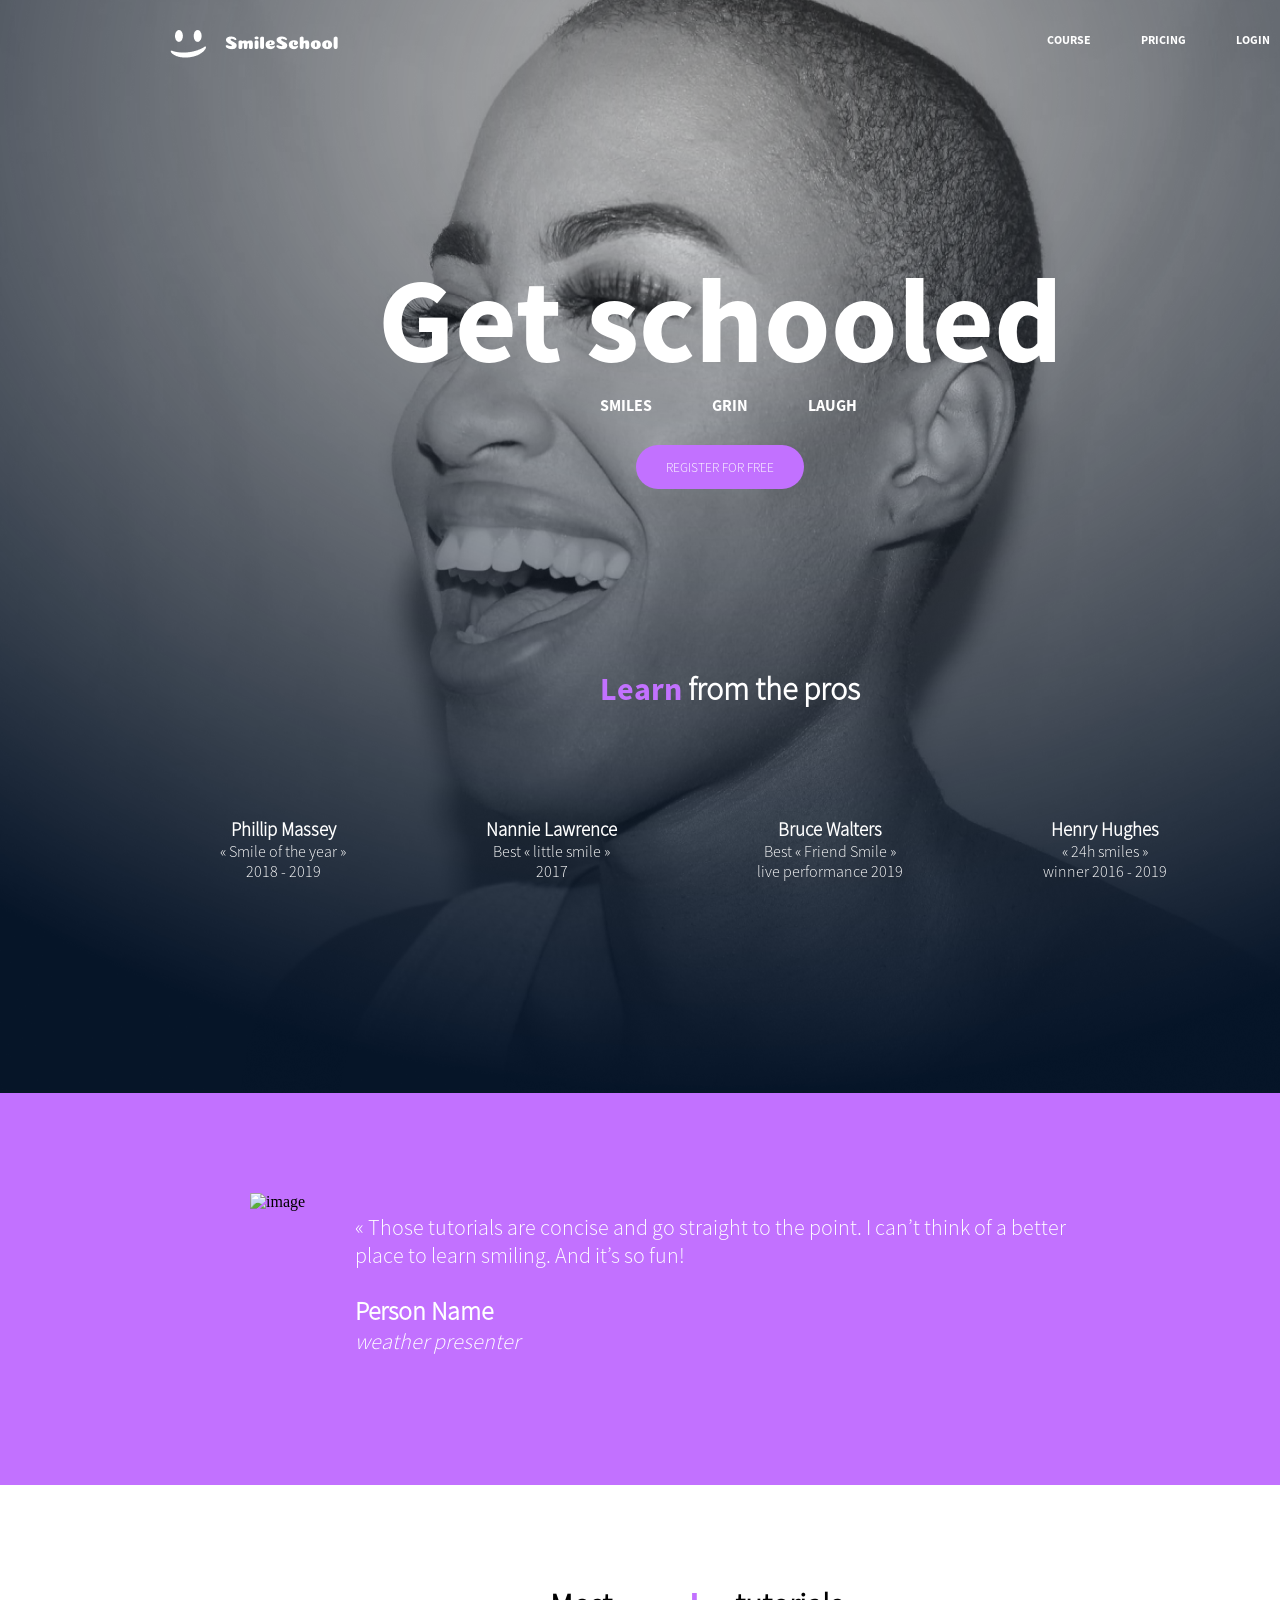
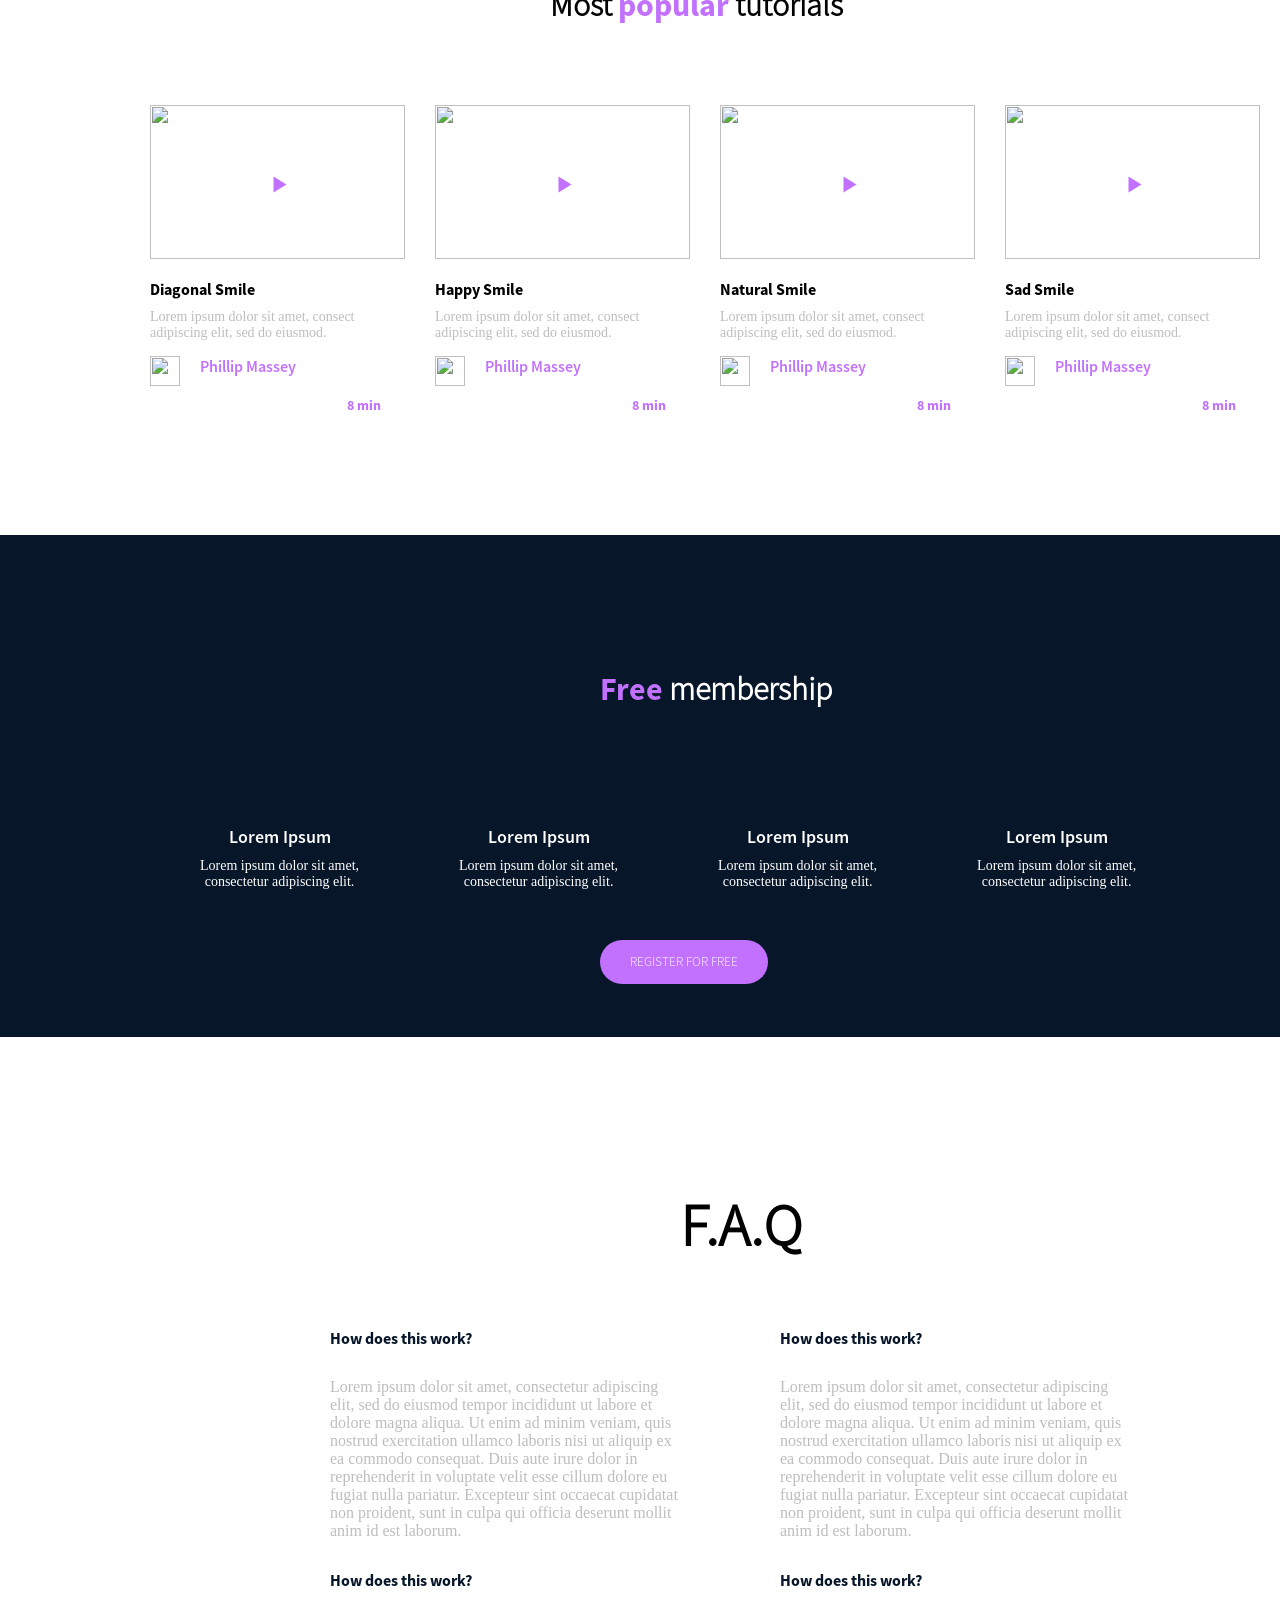
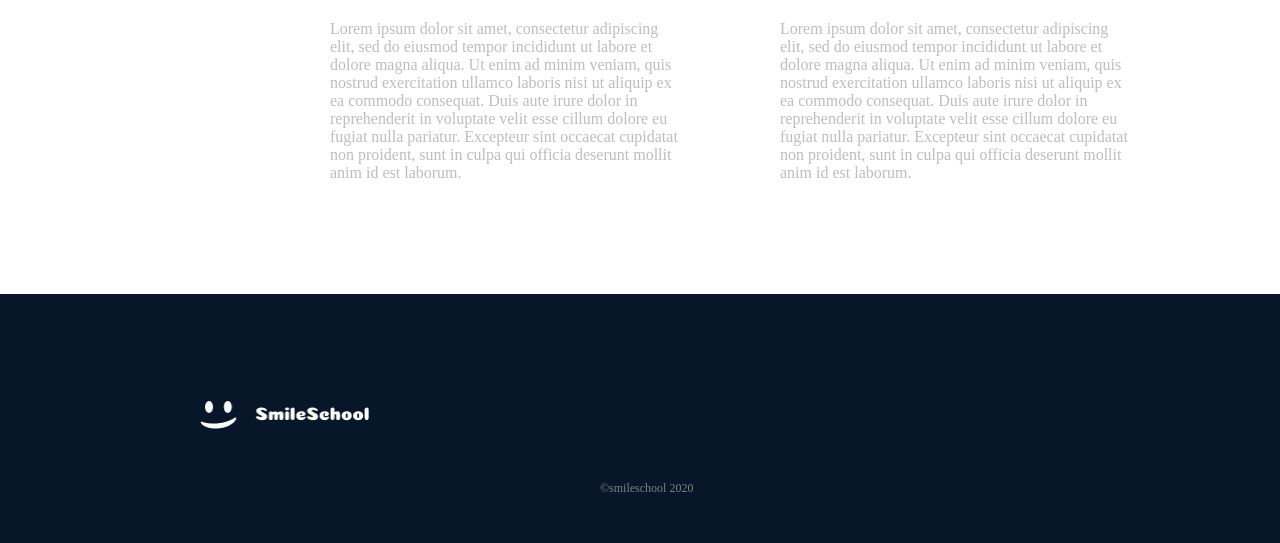
==== commit f58a3cf9: "necessary adjustments done" ====
--- a/css_advanced/index.html
+++ b/css_advanced/index.html
@@ -73,7 +73,10 @@
             <h2 class="hh2">Most <b style="color: #c271ff; font-family: 'SourceSansPro-bold';">popular</b> tutorials</h2>
             <div class="sec-3a">
             <div class="sec-3b">
+                <div class="img-par">
                 <img src="./images/9.png" alt="" class="sec-3c">
+                <img src="./Images/play.png" alt="" class="play">
+                </div>
                 <h3  class="smile">Diagonal Smile</h3>
                 <p class="p3">Lorem ipsum dolor sit amet, consect adipiscing elit, sed do eiusmod.</p>
                 <div class="fl1">
@@ -92,7 +95,10 @@
                 </div>
             </div>
             <div  class="sec-3b">
+                <div class="img-par">
                 <img src="./images/6.png" alt="" class="sec-3c">
+                <img src="./Images/play.png" alt="" class="play">
+                </div>
                 <h3 class="smile">Happy Smile</h3>
                 <p class="p3">Lorem ipsum dolor sit amet, consect adipiscing elit, sed do eiusmod.</p>
                 <div class="fl1">
@@ -111,7 +117,10 @@
                 </div>
             </div>
             <div  class="sec-3b">
+                <div class="img-par">
                 <img src="./images/8.png" alt="" class="sec-3c">
+                <img src="./Images/play.png" alt="" class="play">
+                </div>
                 <h3 class="smile">Natural Smile</h3>
                 <p class="p3">Lorem ipsum dolor sit amet, consect adipiscing elit, sed do eiusmod.</p>
                 <div class="fl1">
@@ -130,7 +139,10 @@
                 </div>
             </div>
             <div  class="sec-3b">
+                <div class="img-par">
                 <img src="./images/7.png" alt="" class="sec-3c">
+                <img src="./Images/play.png" alt="" class="play">
+                </div>
                 <h3 class="smile">Sad Smile</h3>
                 <p class="p3">Lorem ipsum dolor sit amet, consect adipiscing elit, sed do eiusmod.</p>
                 <div  class="fl1">
@@ -184,7 +196,7 @@
                     <div>
                         <h3 class="hh5">How does this work?</h3>
                     </div>
-                    <div>
+                    <div style="opacity: 51%;">
                         Lorem ipsum dolor sit amet, consectetur adipiscing elit, sed do eiusmod tempor incididunt ut labore et dolore magna aliqua. Ut enim ad minim veniam, quis nostrud exercitation ullamco laboris nisi ut aliquip ex ea commodo consequat. Duis aute irure dolor in reprehenderit in voluptate velit esse cillum dolore eu fugiat nulla pariatur. Excepteur sint occaecat cupidatat non proident, sunt in culpa qui officia deserunt mollit anim id est laborum.
                     </div>
                     </div>
@@ -193,7 +205,7 @@
                     <div>
                         <h3  class="hh5">How does this work?</h3>
                     </div>
-                    <div>
+                    <div style="opacity: 51%;">
                         Lorem ipsum dolor sit amet, consectetur adipiscing elit, sed do eiusmod tempor incididunt ut labore et dolore magna aliqua. Ut enim ad minim veniam, quis nostrud exercitation ullamco laboris nisi ut aliquip ex ea commodo consequat. Duis aute irure dolor in reprehenderit in voluptate velit esse cillum dolore eu fugiat nulla pariatur. Excepteur sint occaecat cupidatat non proident, sunt in culpa qui officia deserunt mollit anim id est laborum.
                     </div>
                     </div>
@@ -203,7 +215,7 @@
                     <div>
                         <h3 class="hh5">How does this work?</h3>
                     </div>
-                    <div>
+                    <div  style="opacity: 51%;">
                         Lorem ipsum dolor sit amet, consectetur adipiscing elit, sed do eiusmod tempor incididunt ut labore et dolore magna aliqua. Ut enim ad minim veniam, quis nostrud exercitation ullamco laboris nisi ut aliquip ex ea commodo consequat. Duis aute irure dolor in reprehenderit in voluptate velit esse cillum dolore eu fugiat nulla pariatur. Excepteur sint occaecat cupidatat non proident, sunt in culpa qui officia deserunt mollit anim id est laborum.
                     </div>
                     </div>
@@ -211,7 +223,7 @@
                     <div>
                         <h3 class="hh5">How does this work?</h3>
                     </div>
-                    <div>
+                    <div style="opacity: 51%;">
                         Lorem ipsum dolor sit amet, consectetur adipiscing elit, sed do eiusmod tempor incididunt ut labore et dolore magna aliqua. Ut enim ad minim veniam, quis nostrud exercitation ullamco laboris nisi ut aliquip ex ea commodo consequat. Duis aute irure dolor in reprehenderit in voluptate velit esse cillum dolore eu fugiat nulla pariatur. Excepteur sint occaecat cupidatat non proident, sunt in culpa qui officia deserunt mollit anim id est laborum.
                     </div>
                     </div>
--- a/css_advanced/styles.css
+++ b/css_advanced/styles.css
@@ -82,13 +82,13 @@
 .navs{
     float:right;
     display: flex;
-    gap: 30px;
+    gap: 50px;
     list-style: none;
     margin-right: 170px;
     margin-top: 30px;
 } 
 .navs a{
-    color: aliceblue;
+    color: white;
     text-decoration: none;
     font-family: 'SourceSansPro-bold', sans-serif;
     font-size: 12px;
@@ -96,7 +96,7 @@
 .first{
     font-family: 'SourceSansPro-bold';
     text-align: center;
-    color: aliceblue;
+    color: white;
     margin-top: 180px;
 
 }
@@ -119,10 +119,10 @@
     border-radius: 22px;
     border:0;
     font-family: 'sourcesanspro-light',  sans-serif;
-    color: aliceblue;
+    color: white;
 }
 .hh1{
-    color: aliceblue;
+    color: white;
     font-family: 'sourcesanspro-light', sans-serif;
     margin-left: 600px;
     margin-top: 180px;
@@ -135,7 +135,7 @@
     margin-left: 220px;
     margin-top: 70px;
     text-align: center;
-    color: aliceblue;
+    color: white;
     font-family: 'sourcesanspro-light', sans-serif;
 
 }
@@ -153,7 +153,7 @@
 }
 .trt2{
     margin-top: 120px;
-    color: aliceblue;
+    color: white;
     font-family: 'sourcesanspro-light';
     font-size: 22px;
 }
@@ -177,6 +177,21 @@
     gap: 30px;
     margin-left: 150px;
     margin-top: 80px;
+}
+.img-par{
+    position: relative;
+    display: inline-block;
+}
+.play{
+    position: absolute;
+    top: 50%;
+    left: 50%;
+    transform: translate(-50%, -50%);
+    width: 80px;
+    cursor: pointer;
+    width: 64px;
+    height: 64px;
+
 }
 .sec-3b{
     width: 255px; 
@@ -206,7 +221,9 @@
     margin-bottom: 15px;
     font-family: 'sourcesanspro-regular';
     font-size: 14px;
-    color: #071629;
+    color: gray;
+    margin-top: 10px;
+    opacity: 51%;
 }
 .fl1{
     display: flex;
@@ -233,7 +250,7 @@
     font-size: 32px;
     margin-top: 80px;
     margin-left: 600px;
-    color: aliceblue;
+    color: white;
 }
 .sec-4a{
     display: flex;
@@ -250,7 +267,7 @@
 .fl3{
     width: 257;
     height: 153;
-    color: aliceblue;
+    color: white;
     font-family: 'sourcesanspro-regular';
     font-size: 14px;
     text-align: center;
@@ -263,7 +280,7 @@
     border-radius: 22px;
     border:0;
     font-family: 'sourcesanspro-light',  sans-serif;
-    color: aliceblue; 
+    color: white; 
     margin-top: 50px;
     margin-left: 600px;
 }
@@ -297,7 +314,7 @@
 .hh5{
     font-size: 16px;
     font-family: 'SourceSansPro-bold';
-    margin-bottom: 10px;
+    margin-bottom: 30px;
     color: #071629;
 }
 footer{
@@ -315,7 +332,7 @@
 .fl5{
     width: 130px;
     height: 30px;
-    color: antiquewhite;
+    color: white;
     display: flex;
     gap: 10px;
 }
